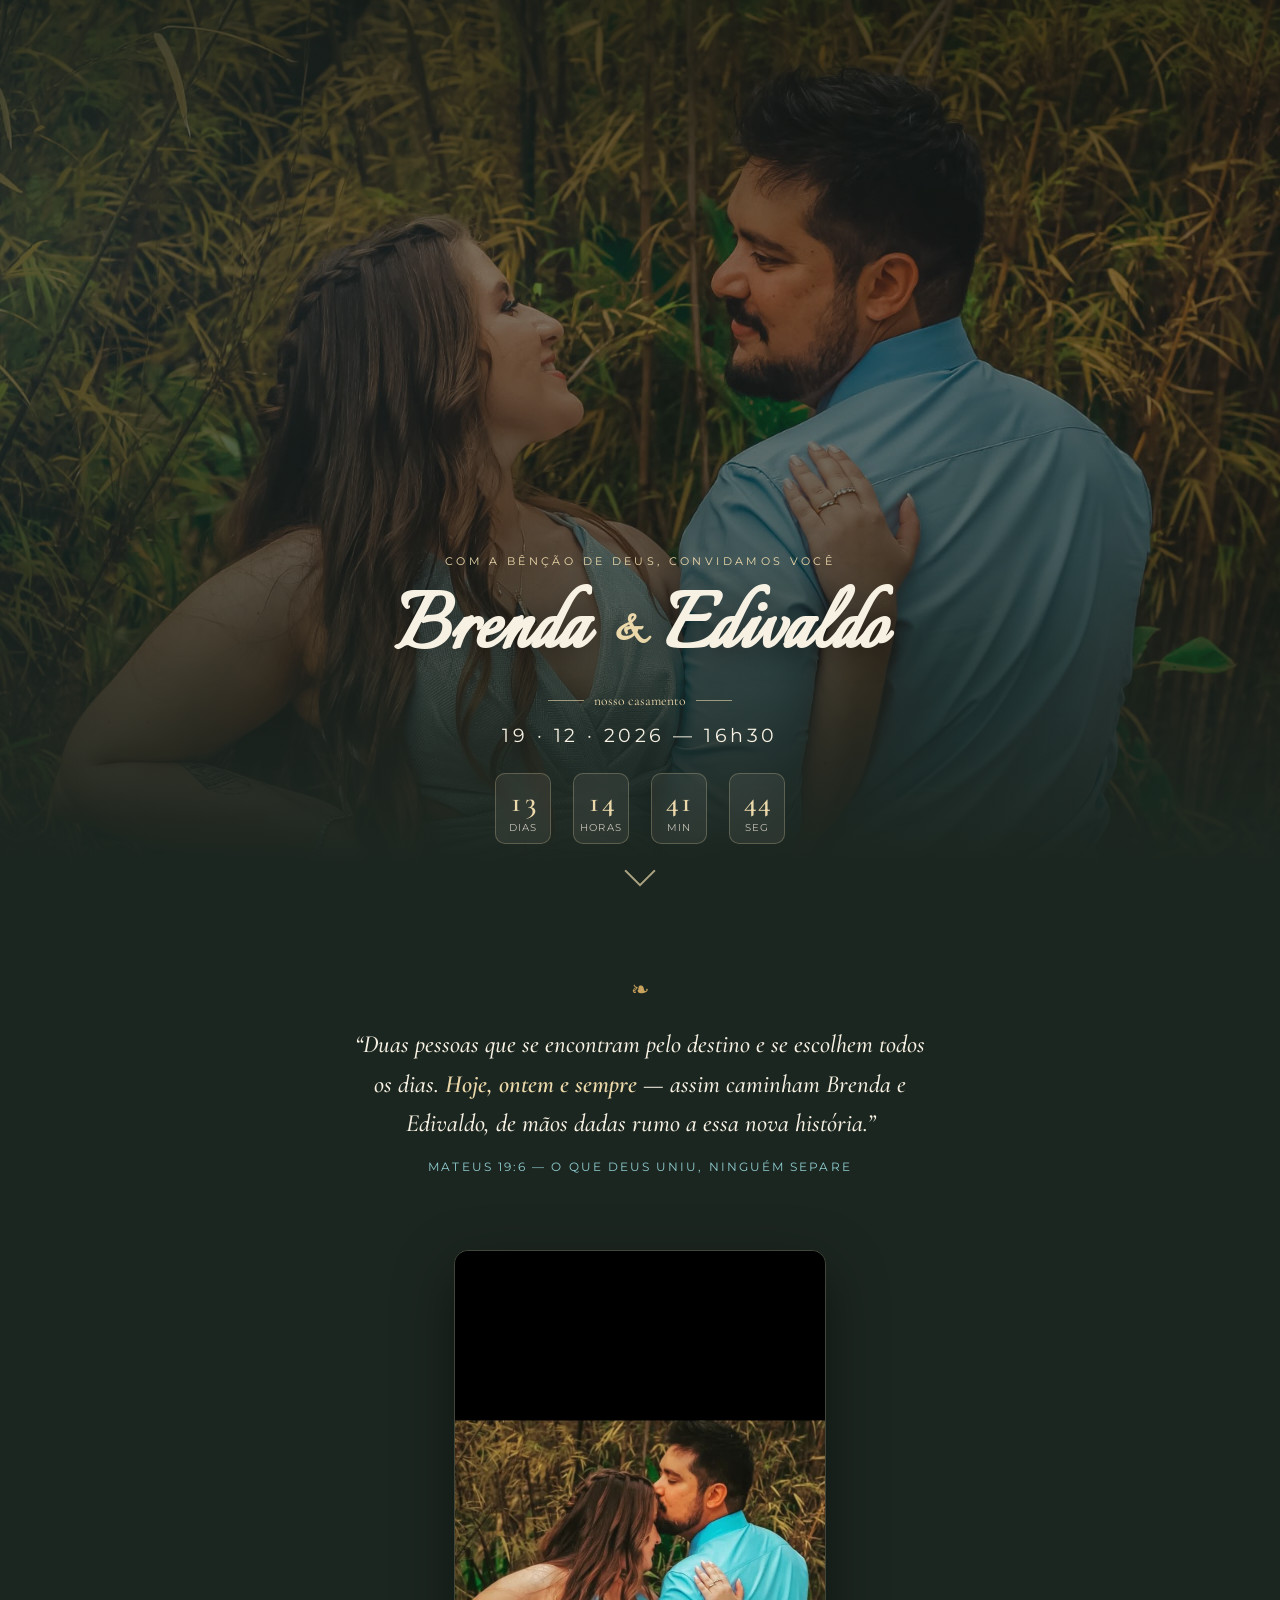
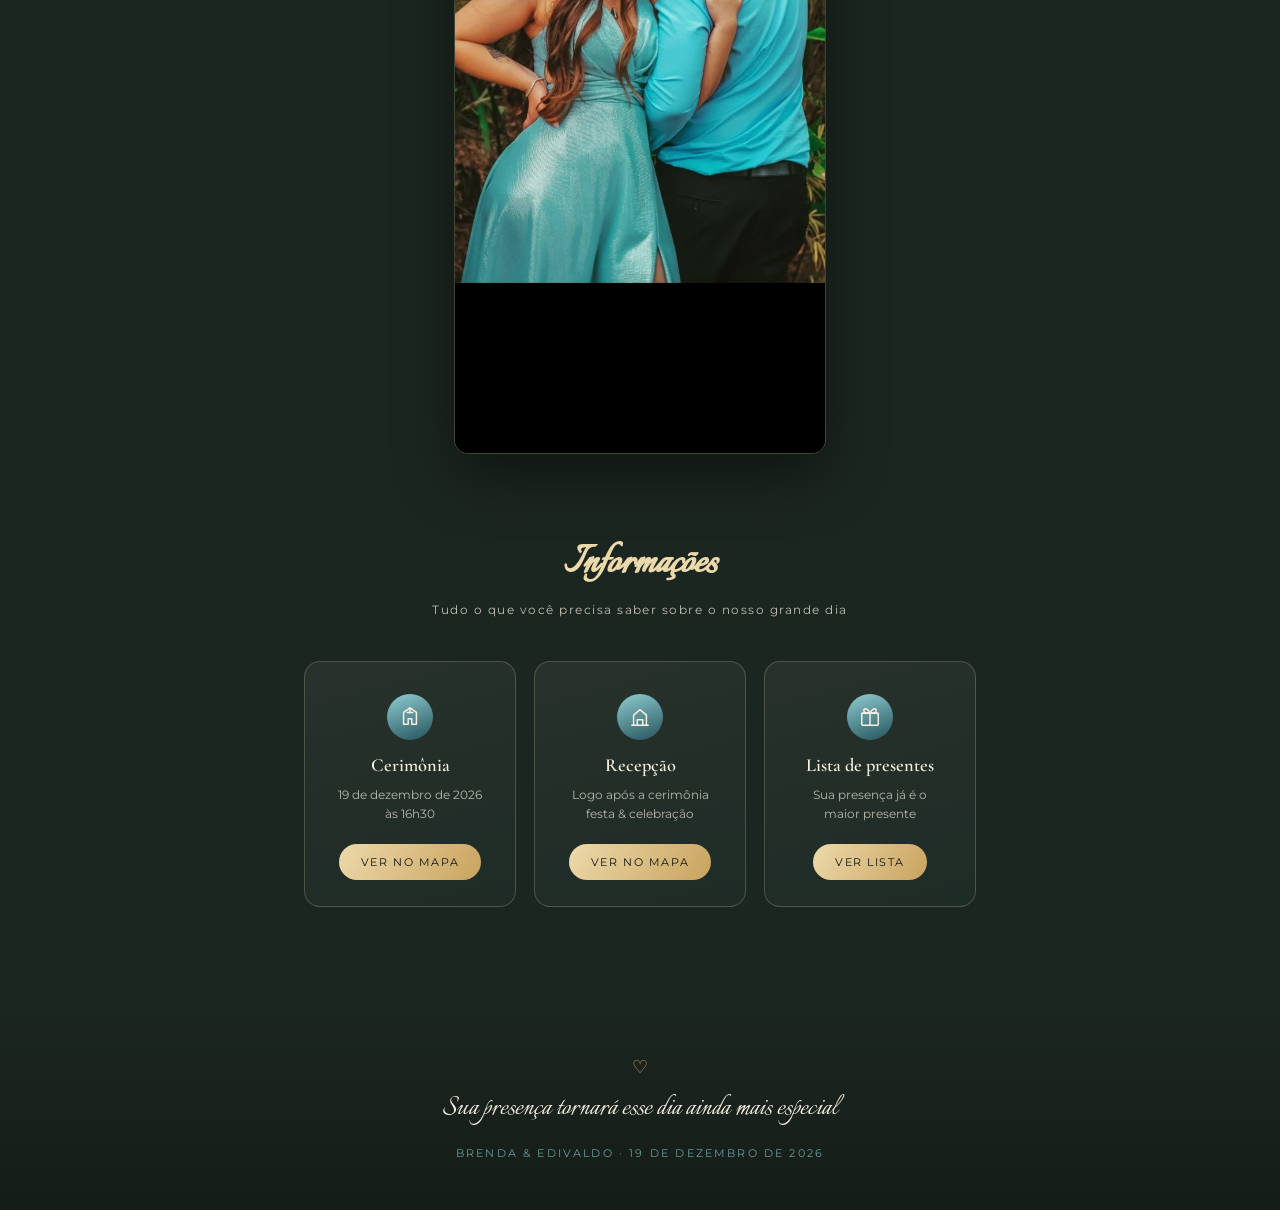
==== convite.html @ f8ee52e1 "upando os arquivos do casamento" ====
<!DOCTYPE html>
<html lang="pt-BR">
<head>
  <meta charset="UTF-8" />
  <meta name="viewport" content="width=device-width, initial-scale=1.0" />
  <title>Brenda &amp; Edivaldo — 19.12.2026</title>
  <meta name="description" content="Cerimônia, recepção e lista de presentes do casamento de Brenda e Edivaldo." />
  <link rel="icon" href="data:,">
  <link rel="stylesheet" href="style.css" />
</head>
<body class="pagina-convite">

  <!-- HERO -->
  <header class="hero">
    <img class="hero-imagem" src="assets/casal2.jpg" alt="Brenda e Edivaldo se abraçando em um bambuzal" />
    <div class="hero-overlay"></div>

    <div class="hero-conteudo">
      <p class="hero-eyebrow">Com a bênção de Deus, convidamos você</p>
      <h1 class="hero-nomes">Brenda <span class="e">&amp;</span> Edivaldo</h1>
      <div class="hero-divisor">
        <span class="linha"></span>
        <span>nosso casamento</span>
        <span class="linha"></span>
      </div>
      <p class="hero-data">19 · 12 · 2026 — 16h30</p>
    </div>

    <div class="contagem" id="contagem">
      <div class="contagem-item">
        <span class="contagem-numero" id="num-dias">00</span>
        <span class="contagem-rotulo">dias</span>
      </div>
      <div class="contagem-item">
        <span class="contagem-numero" id="num-horas">00</span>
        <span class="contagem-rotulo">horas</span>
      </div>
      <div class="contagem-item">
        <span class="contagem-numero" id="num-min">00</span>
        <span class="contagem-rotulo">min</span>
      </div>
      <div class="contagem-item">
        <span class="contagem-numero" id="num-seg">00</span>
        <span class="contagem-rotulo">seg</span>
      </div>
    </div>

    <span class="seta-rolar" aria-hidden="true"></span>
  </header>

  <!-- MENSAGEM / VERSÍCULO -->
  <section class="secao-mensagem">
    <p class="ornamento">❧</p>
    <p class="frase-amor">
      “Duas pessoas que se encontram pelo destino e se escolhem todos os dias.
      <strong>Hoje, ontem e sempre</strong> — assim caminham Brenda e Edivaldo,
      de mãos dadas rumo a essa nova história.”
    </p>
    <p class="versiculo-ref">Mateus 19:6 — o que Deus uniu, ninguém separe</p>
  </section>

  <!-- GALERIA -->
  <section class="secao-galeria">
    <div class="galeria-imagem-wrap">
      <img class="galeria-imagem" src="assets/casal1.jpg" alt="Brenda e Edivaldo se olhando, vestidos em tons de azul-turquesa" loading="lazy" />
    </div>
  </section>

  <!-- INFORMAÇÕES -->
  <section class="secao-infos">
    <h2 class="infos-titulo">Informações</h2>
    <p class="infos-subtitulo">Tudo o que você precisa saber sobre o nosso grande dia</p>

    <div class="cartoes-info">

      <!-- Cerimônia -->
      <article class="cartao">
        <span class="cartao-icone" aria-hidden="true">
          <svg viewBox="0 0 24 24" fill="none" stroke="currentColor" stroke-width="1.6" stroke-linecap="round" stroke-linejoin="round">
            <path d="M12 2 5 7v13h5v-6h4v6h5V7z"></path>
            <path d="M12 2v5"></path>
            <path d="M9 7h6"></path>
          </svg>
        </span>
        <h3 class="cartao-titulo">Cerimônia</h3>
        <p class="cartao-detalhe">19 de dezembro de 2026<br />às 16h30</p>
        <a class="cartao-botao" href="https://maps.app.goo.gl/zSwpzEkAU6cMT4Qr6" target="_blank" rel="noopener noreferrer">
          Ver no mapa
        </a>
      </article>

      <!-- Recepção -->
      <article class="cartao">
        <span class="cartao-icone" aria-hidden="true">
          <svg viewBox="0 0 24 24" fill="none" stroke="currentColor" stroke-width="1.6" stroke-linecap="round" stroke-linejoin="round">
            <path d="M3 21h18"></path>
            <path d="M5 21V10l7-6 7 6v11"></path>
            <path d="M9 21v-6h6v6"></path>
          </svg>
        </span>
        <h3 class="cartao-titulo">Recepção</h3>
        <p class="cartao-detalhe">Logo após a cerimônia<br />festa &amp; celebração</p>
        <a class="cartao-botao" href="https://maps.app.goo.gl/LC8di6xHuPfdtd1p7" target="_blank" rel="noopener noreferrer">
          Ver no mapa
        </a>
      </article>

      <!-- Lista de presentes -->
      <article class="cartao">
        <span class="cartao-icone" aria-hidden="true">
          <svg viewBox="0 0 24 24" fill="none" stroke="currentColor" stroke-width="1.6" stroke-linecap="round" stroke-linejoin="round">
            <rect x="3" y="8" width="18" height="13" rx="1"></rect>
            <path d="M3 8h18"></path>
            <path d="M12 8v13"></path>
            <path d="M12 8C12 8 9.5 3 7 3S5 6 7 8h5z"></path>
            <path d="M12 8c0 0 2.5-5 5-5s2 3 0 5h-5z"></path>
          </svg>
        </span>
        <h3 class="cartao-titulo">Lista de presentes</h3>
        <p class="cartao-detalhe">Sua presença já é o<br />maior presente</p>
        <a class="cartao-botao" id="link-presentes" href="#" target="_blank" rel="noopener noreferrer">
          Ver lista
        </a>
      </article>

    </div>
  </section>

  <!-- RODAPÉ -->
  <footer class="rodape">
    <p class="rodape-coracao">♡</p>
    <p class="rodape-texto">Sua presença tornará esse dia ainda mais especial</p>
    <p class="rodape-assinatura">Brenda &amp; Edivaldo · 19 de dezembro de 2026</p>
  </footer>

  <script src="script.js"></script>
</body>
</html>
---- style.css ----
/* ==========================================================================
   Brenda & Edivaldo — Convite de Casamento
   Paleta extraída do ensaio fotográfico do casal (vestido turquesa, bambuzal
   dourado-musgo, tons de pele quentes) + dourado de cerimônia.
   ========================================================================== */

@import url('https://fonts.googleapis.com/css2?family=Cormorant+Garamond:ital,wght@0,400;0,500;0,600;1,400&family=Italianno&family=Montserrat:wght@400;500;600&display=swap');

:root {
  /* cor */
  --verde-musgo: #1c2620;      /* fundo do bambuzal à noite */
  --verde-musgo-2: #283b2f;
  --teal: #4f9ca6;             /* vestido */
  --teal-claro: #8fcdd1;
  --teal-escuro: #25535c;
  --dourado: #c9a35e;
  --dourado-claro: #ecd9ab;
  --dourado-escuro: #8a6a34;
  --creme: #f7f1e3;
  --preto-suave: #11160f;

  /* tipografia */
  --fonte-script: 'Italianno', cursive;
  --fonte-serif: 'Cormorant Garamond', serif;
  --fonte-utilitaria: 'Montserrat', sans-serif;

  /* outros */
  --sombra: 0 20px 60px rgba(0, 0, 0, 0.45);
  --transicao: 0.5s cubic-bezier(0.65, 0, 0.35, 1);
}

* {
  margin: 0;
  padding: 0;
  box-sizing: border-box;
}

html {
  scroll-behavior: smooth;
}

body {
  font-family: var(--fonte-serif);
  background: var(--verde-musgo);
  color: var(--creme);
  min-height: 100vh;
  overflow-x: hidden;
  -webkit-font-smoothing: antialiased;
}

a {
  text-decoration: none;
  color: inherit;
}

button {
  font-family: inherit;
  cursor: pointer;
  border: none;
  background: none;
}

/* respeita usuários que pedem menos movimento */
@media (prefers-reduced-motion: reduce) {
  *, *::before, *::after {
    animation-duration: 0.01ms !important;
    animation-iteration-count: 1 !important;
    transition-duration: 0.01ms !important;
    scroll-behavior: auto !important;
  }
}

/* foco visível para acessibilidade */
a:focus-visible,
button:focus-visible {
  outline: 2px solid var(--dourado-claro);
  outline-offset: 4px;
  border-radius: 4px;
}

/* ==========================================================================
   PÁGINA 1 — ENVELOPE (index.html)
   ========================================================================== */

.cena-envelope {
  position: relative;
  min-height: 100vh;
  width: 100%;
  display: flex;
  align-items: center;
  justify-content: center;
  padding: 24px;
  background:
    radial-gradient(ellipse at top, rgba(143, 205, 209, 0.08), transparent 60%),
    linear-gradient(165deg, #0f1410 0%, #1c2620 45%, #243528 75%, #1a2a20 100%);
  overflow: hidden;
}

/* textura sutil tipo bambu ao fundo */
.cena-envelope::before {
  content: '';
  position: absolute;
  inset: 0;
  background-image: repeating-linear-gradient(
    100deg,
    rgba(201, 163, 94, 0.035) 0px,
    rgba(201, 163, 94, 0.035) 2px,
    transparent 2px,
    transparent 60px
  );
  pointer-events: none;
}

.brilho-flutuante {
  position: absolute;
  border-radius: 50%;
  background: radial-gradient(circle, rgba(236, 217, 171, 0.35), transparent 70%);
  filter: blur(2px);
  animation: flutuar 9s ease-in-out infinite;
  pointer-events: none;
}
.brilho-flutuante:nth-child(1) { width: 6px; height: 6px; top: 18%; left: 14%; animation-delay: 0s; }
.brilho-flutuante:nth-child(2) { width: 4px; height: 4px; top: 70%; left: 80%; animation-delay: 2.2s; }
.brilho-flutuante:nth-child(3) { width: 5px; height: 5px; top: 30%; left: 85%; animation-delay: 4.1s; }
.brilho-flutuante:nth-child(4) { width: 3px; height: 3px; top: 80%; left: 20%; animation-delay: 1.3s; }

@keyframes flutuar {
  0%, 100% { transform: translateY(0); opacity: 0.3; }
  50% { transform: translateY(-22px); opacity: 0.9; }
}

.envelope-wrap {
  position: relative;
  width: min(380px, 90vw);
  perspective: 1800px;
  z-index: 2;
}

.convite-iniciais {
  text-align: center;
  margin-bottom: 28px;
  letter-spacing: 0.35em;
  font-family: var(--fonte-utilitaria);
  font-size: 0.68rem;
  color: var(--dourado-claro);
  opacity: 0.85;
  text-transform: uppercase;
}

.envelope {
  position: relative;
  width: 100%;
  aspect-ratio: 3 / 2.05;
  cursor: pointer;
  filter: drop-shadow(var(--sombra));
}

.envelope-corpo {
  position: absolute;
  inset: 0;
  background: linear-gradient(160deg, #fbf6ea 0%, var(--creme) 55%, #efe5cd 100%);
  border-radius: 6px;
  box-shadow: inset 0 0 0 1px rgba(201, 163, 94, 0.4);
}

.envelope-corpo::after {
  content: '';
  position: absolute;
  inset: 10px;
  border: 1px solid rgba(201, 163, 94, 0.45);
  border-radius: 3px;
}

/* carta que desliza para fora */
.carta-interna {
  position: absolute;
  left: 6%;
  right: 6%;
  bottom: 6%;
  top: 14%;
  background: linear-gradient(170deg, #ffffff, var(--creme));
  border-radius: 4px;
  box-shadow: 0 -6px 18px rgba(0,0,0,0.12);
  display: flex;
  align-items: center;
  justify-content: center;
  text-align: center;
  padding: 10%;
  transform: translateY(6%);
  transition: transform 0.9s cubic-bezier(0.65,0,0.35,1) 0.25s;
  z-index: 1;
}

.carta-interna p {
  font-family: var(--fonte-script);
  font-size: clamp(1.4rem, 6vw, 1.9rem);
  color: var(--teal-escuro);
  line-height: 1.3;
}

/* abas do envelope (triângulos) */
.aba {
  position: absolute;
  width: 100%;
  height: 100%;
  transform-origin: top center;
}

.aba-esquerda,
.aba-direita {
  position: absolute;
  top: 0;
  width: 50%;
  height: 100%;
  background: linear-gradient(135deg, #f1e6cc, var(--creme));
  z-index: 3;
}
.aba-esquerda {
  left: 0;
  clip-path: polygon(0 0, 100% 50%, 0 100%);
}
.aba-direita {
  right: 0;
  clip-path: polygon(100% 0, 0 50%, 100% 100%);
}

.aba-superior {
  position: absolute;
  top: 0;
  left: 0;
  width: 100%;
  height: 58%;
  background: linear-gradient(200deg, #efe2c4, var(--creme) 70%);
  clip-path: polygon(0 0, 100% 0, 50% 100%);
  transform-origin: top center;
  transition: transform 0.7s cubic-bezier(0.65,0,0.35,1);
  z-index: 4;
  box-shadow: inset 0 -1px 0 rgba(201,163,94,0.3);
}

/* selo de cera */
.selo {
  position: absolute;
  top: 38%;
  left: 50%;
  transform: translate(-50%, -50%);
  width: 64px;
  height: 64px;
  border-radius: 50%;
  background: radial-gradient(circle at 35% 30%, var(--teal-claro), var(--teal) 55%, var(--teal-escuro) 100%);
  display: flex;
  align-items: center;
  justify-content: center;
  font-family: var(--fonte-script);
  font-size: 1.5rem;
  color: var(--creme);
  z-index: 5;
  box-shadow: 0 4px 10px rgba(0,0,0,0.35), inset 0 2px 4px rgba(255,255,255,0.25);
  transition: transform 0.4s ease, opacity 0.4s ease;
}

.envelope:hover .selo {
  transform: translate(-50%, -50%) scale(1.06);
}

/* estado aberto */
.envelope.aberto .aba-superior {
  transform: rotateX(180deg);
}
.envelope.aberto .selo {
  opacity: 0;
  transform: translate(-50%, -90%) scale(0.6);
}
.envelope.aberto .carta-interna {
  transform: translateY(-38%);
}

.toque-texto {
  margin-top: 30px;
  text-align: center;
  font-family: var(--fonte-utilitaria);
  font-size: 0.78rem;
  letter-spacing: 0.25em;
  text-transform: uppercase;
  color: var(--dourado-claro);
  animation: pulsar 2.4s ease-in-out infinite;
}

@keyframes pulsar {
  0%, 100% { opacity: 0.55; }
  50% { opacity: 1; }
}

.transicao-saida {
  position: fixed;
  inset: 0;
  background: var(--verde-musgo);
  z-index: 50;
  transform: scaleY(0);
  transform-origin: bottom;
  pointer-events: none;
}
.transicao-saida.ativa {
  animation: cortina 0.85s cubic-bezier(0.76,0,0.24,1) forwards;
}
@keyframes cortina {
  to { transform: scaleY(1); }
}

/* ==========================================================================
   PÁGINA 2 — CONVITE (convite.html)
   ========================================================================== */

.pagina-convite {
  background: var(--verde-musgo);
}

/* --- HERO --- */
.hero {
  position: relative;
  min-height: 100vh;
  display: flex;
  flex-direction: column;
  align-items: center;
  justify-content: flex-end;
  text-align: center;
  padding: 48px 24px 56px;
  overflow: hidden;
}

.hero-imagem {
  position: absolute;
  inset: 0;
  width: 100%;
  height: 100%;
  object-fit: cover;
  object-position: center 22%;
  filter: saturate(0.92) brightness(0.78);
}

.hero-overlay {
  position: absolute;
  inset: 0;
  background:
    linear-gradient(180deg, rgba(17,22,15,0.55) 0%, rgba(17,22,15,0.15) 30%, rgba(17,22,15,0.35) 60%, var(--verde-musgo) 96%),
    linear-gradient(120deg, rgba(37,83,92,0.35), rgba(17,22,15,0.1) 50%);
}

.hero-conteudo {
  position: relative;
  z-index: 2;
  display: flex;
  flex-direction: column;
  align-items: center;
  gap: 14px;
  animation: surgir 1.1s ease both;
}

@keyframes surgir {
  from { opacity: 0; transform: translateY(18px); }
  to { opacity: 1; transform: translateY(0); }
}

.hero-eyebrow {
  font-family: var(--fonte-utilitaria);
  font-size: 0.7rem;
  letter-spacing: 0.3em;
  text-transform: uppercase;
  color: var(--dourado-claro);
}

.hero-nomes {
  font-family: var(--fonte-script);
  font-size: clamp(3.2rem, 13vw, 6rem);
  line-height: 1;
  color: var(--creme);
  text-shadow: 0 6px 30px rgba(0,0,0,0.45);
}

.hero-nomes .e {
  font-size: 0.5em;
  color: var(--dourado-claro);
  padding: 0 0.15em;
  vertical-align: 0.18em;
}

.hero-divisor {
  display: flex;
  align-items: center;
  gap: 10px;
  color: var(--dourado-claro);
  font-size: 0.85rem;
}
.hero-divisor span.linha {
  width: 36px;
  height: 1px;
  background: var(--dourado-claro);
  opacity: 0.6;
}

.hero-data {
  font-family: var(--fonte-utilitaria);
  font-size: clamp(1rem, 3.4vw, 1.2rem);
  letter-spacing: 0.18em;
  color: var(--creme);
}

/* --- CONTAGEM REGRESSIVA --- */
.contagem {
  position: relative;
  z-index: 2;
  display: flex;
  gap: clamp(10px, 4vw, 22px);
  margin-top: 26px;
}

.contagem-item {
  display: flex;
  flex-direction: column;
  align-items: center;
  min-width: 56px;
  padding: 10px 6px;
  background: rgba(247, 241, 227, 0.07);
  border: 1px solid rgba(236, 217, 171, 0.25);
  border-radius: 10px;
  backdrop-filter: blur(6px);
}

.contagem-numero {
  font-family: var(--fonte-serif);
  font-weight: 600;
  font-size: clamp(1.3rem, 5vw, 1.8rem);
  color: var(--dourado-claro);
  font-variant-numeric: tabular-nums;
}

.contagem-rotulo {
  font-family: var(--fonte-utilitaria);
  font-size: 0.62rem;
  letter-spacing: 0.12em;
  text-transform: uppercase;
  color: var(--creme);
  opacity: 0.75;
  margin-top: 2px;
}

.seta-rolar {
  position: absolute;
  bottom: 18px;
  left: 50%;
  transform: translateX(-50%);
  z-index: 2;
  width: 22px;
  height: 22px;
  border-right: 2px solid var(--dourado-claro);
  border-bottom: 2px solid var(--dourado-claro);
  transform: translateX(-50%) rotate(45deg);
  opacity: 0.7;
  animation: descer 1.8s ease-in-out infinite;
}
@keyframes descer {
  0%, 100% { margin-top: 0; opacity: 0.45; }
  50% { margin-top: 10px; opacity: 0.9; }
}

/* --- SEÇÃO VERSÍCULO / MENSAGEM --- */
.secao-mensagem {
  padding: 76px 24px;
  text-align: center;
  max-width: 640px;
  margin: 0 auto;
}

.ornamento {
  font-size: 1.4rem;
  color: var(--dourado);
  margin-bottom: 22px;
}

.frase-amor {
  font-family: var(--fonte-serif);
  font-style: italic;
  font-weight: 500;
  font-size: clamp(1.2rem, 4vw, 1.55rem);
  line-height: 1.6;
  color: var(--creme);
}

.frase-amor strong {
  color: var(--dourado-claro);
  font-weight: 600;
}

.versiculo-ref {
  margin-top: 16px;
  font-family: var(--fonte-utilitaria);
  font-size: 0.72rem;
  letter-spacing: 0.18em;
  text-transform: uppercase;
  color: var(--teal-claro);
}

/* --- SEÇÃO GALERIA (segunda foto) --- */
.secao-galeria {
  padding: 0 0 80px;
}

.galeria-imagem-wrap {
  max-width: 420px;
  margin: 0 auto;
  padding: 0 24px;
}

.galeria-imagem {
  width: 100%;
  border-radius: 14px;
  display: block;
  box-shadow: var(--sombra);
  border: 1px solid rgba(236, 217, 171, 0.18);
}

/* --- SEÇÃO INFORMAÇÕES / BOTÕES --- */
.secao-infos {
  padding: 0 24px 90px;
  max-width: 720px;
  margin: 0 auto;
}

.infos-titulo {
  text-align: center;
  font-family: var(--fonte-script);
  font-size: clamp(2.2rem, 7vw, 3rem);
  color: var(--dourado-claro);
  margin-bottom: 8px;
}

.infos-subtitulo {
  text-align: center;
  font-family: var(--fonte-utilitaria);
  font-size: 0.78rem;
  letter-spacing: 0.12em;
  color: var(--creme);
  opacity: 0.75;
  margin-bottom: 44px;
}

.cartoes-info {
  display: grid;
  grid-template-columns: repeat(3, 1fr);
  gap: 18px;
}

@media (max-width: 680px) {
  .cartoes-info {
    grid-template-columns: 1fr;
  }
}

.cartao {
  position: relative;
  display: flex;
  flex-direction: column;
  align-items: center;
  text-align: center;
  gap: 10px;
  padding: 32px 20px 26px;
  background: linear-gradient(165deg, rgba(247,241,227,0.06), rgba(79,156,166,0.05));
  border: 1px solid rgba(236, 217, 171, 0.22);
  border-radius: 16px;
  transition: transform 0.35s ease, border-color 0.35s ease, background 0.35s ease;
}

.cartao:hover,
.cartao:focus-visible {
  transform: translateY(-6px);
  border-color: rgba(236, 217, 171, 0.55);
  background: linear-gradient(165deg, rgba(247,241,227,0.1), rgba(79,156,166,0.09));
}

.cartao-icone {
  width: 46px;
  height: 46px;
  display: flex;
  align-items: center;
  justify-content: center;
  border-radius: 50%;
  background: linear-gradient(160deg, var(--teal-claro), var(--teal-escuro));
  color: var(--creme);
  margin-bottom: 4px;
}
.cartao-icone svg { width: 22px; height: 22px; }

.cartao-titulo {
  font-family: var(--fonte-serif);
  font-weight: 600;
  font-size: 1.15rem;
  color: var(--creme);
}

.cartao-detalhe {
  font-family: var(--fonte-utilitaria);
  font-size: 0.78rem;
  color: var(--creme);
  opacity: 0.7;
  line-height: 1.5;
}

.cartao-botao {
  margin-top: 10px;
  font-family: var(--fonte-utilitaria);
  font-size: 0.7rem;
  letter-spacing: 0.14em;
  text-transform: uppercase;
  color: var(--preto-suave);
  background: linear-gradient(120deg, var(--dourado-claro), var(--dourado));
  padding: 11px 22px;
  border-radius: 30px;
  display: inline-block;
  transition: filter 0.25s ease, transform 0.25s ease;
}
.cartao-botao:hover { filter: brightness(1.08); transform: scale(1.03); }

/* --- RODAPÉ --- */
.rodape {
  padding: 60px 24px 50px;
  text-align: center;
  background: linear-gradient(180deg, transparent, rgba(0,0,0,0.25));
}

.rodape-coracao {
  font-size: 1.1rem;
  color: var(--dourado);
  margin-bottom: 10px;
}

.rodape-texto {
  font-family: var(--fonte-script);
  font-size: clamp(1.5rem, 5vw, 2rem);
  color: var(--creme);
}

.rodape-assinatura {
  margin-top: 18px;
  font-family: var(--fonte-utilitaria);
  font-size: 0.68rem;
  letter-spacing: 0.2em;
  text-transform: uppercase;
  color: var(--teal-claro);
  opacity: 0.7;
}
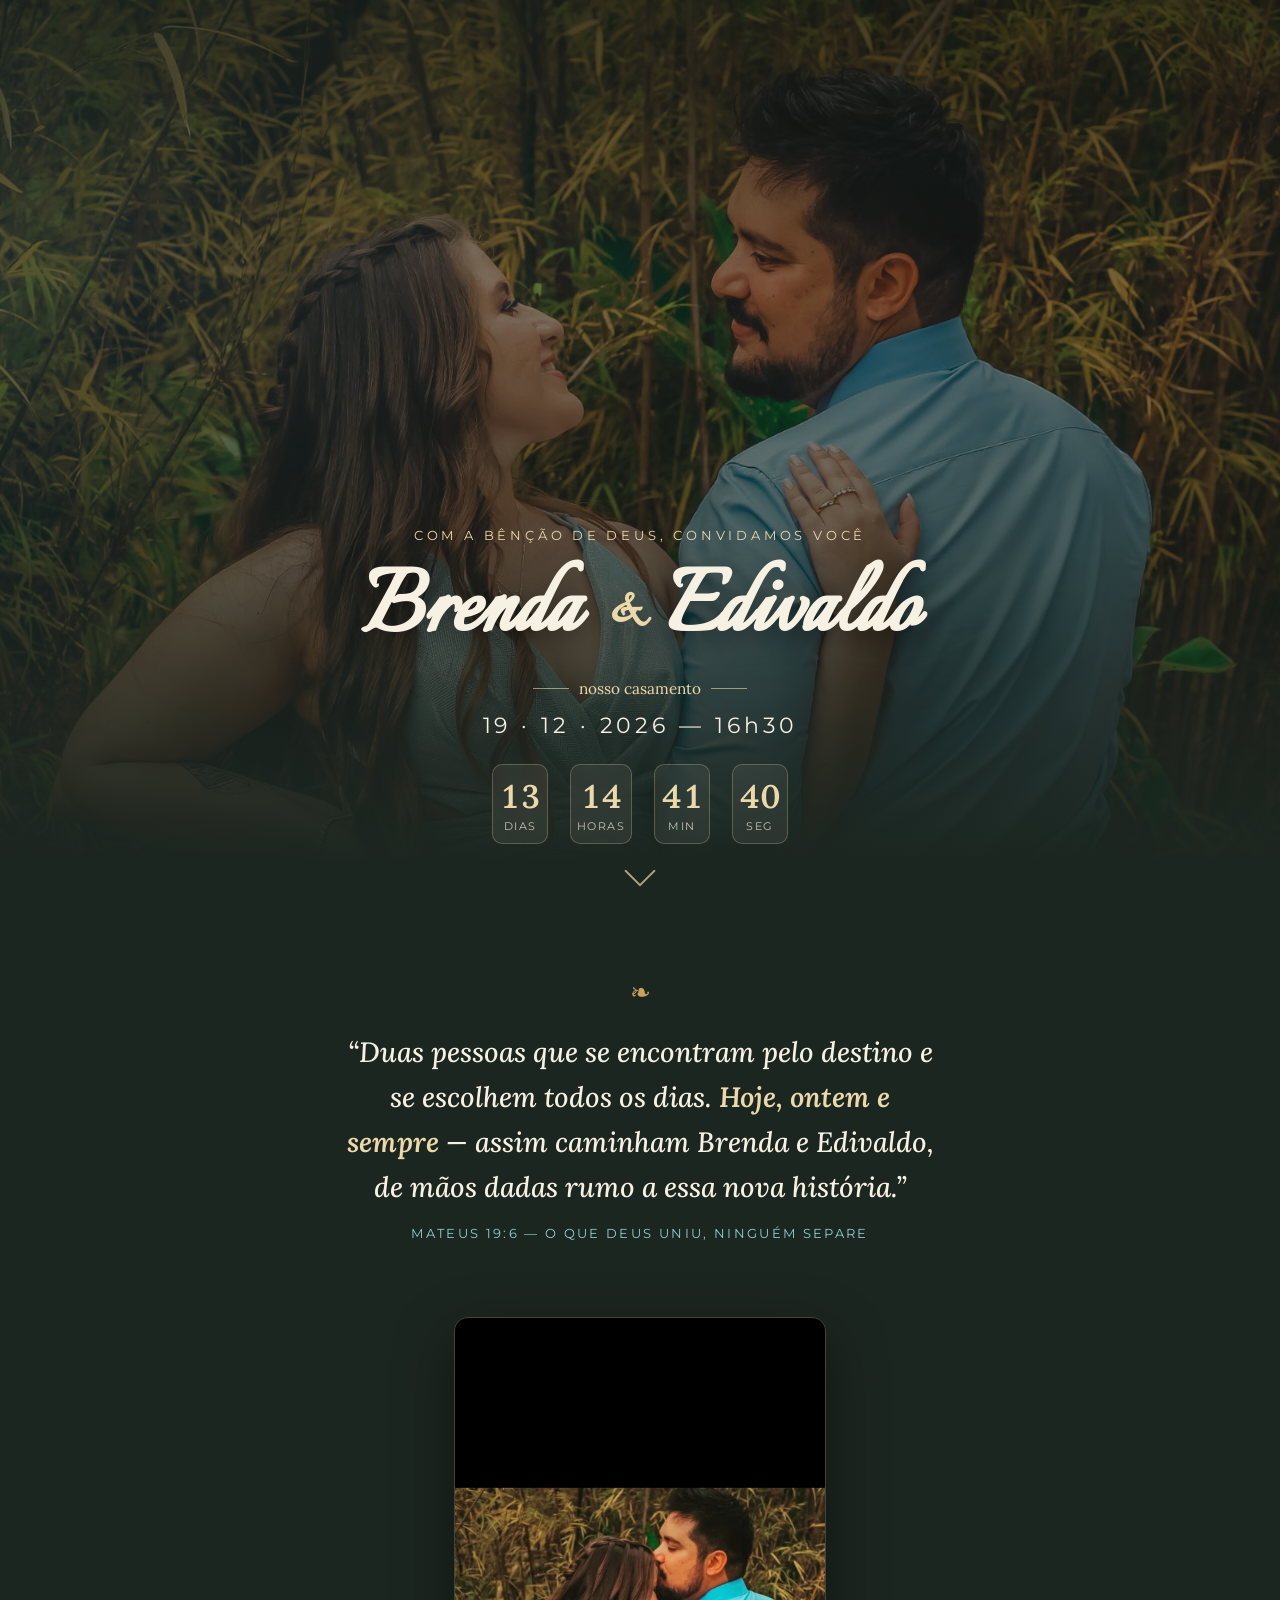
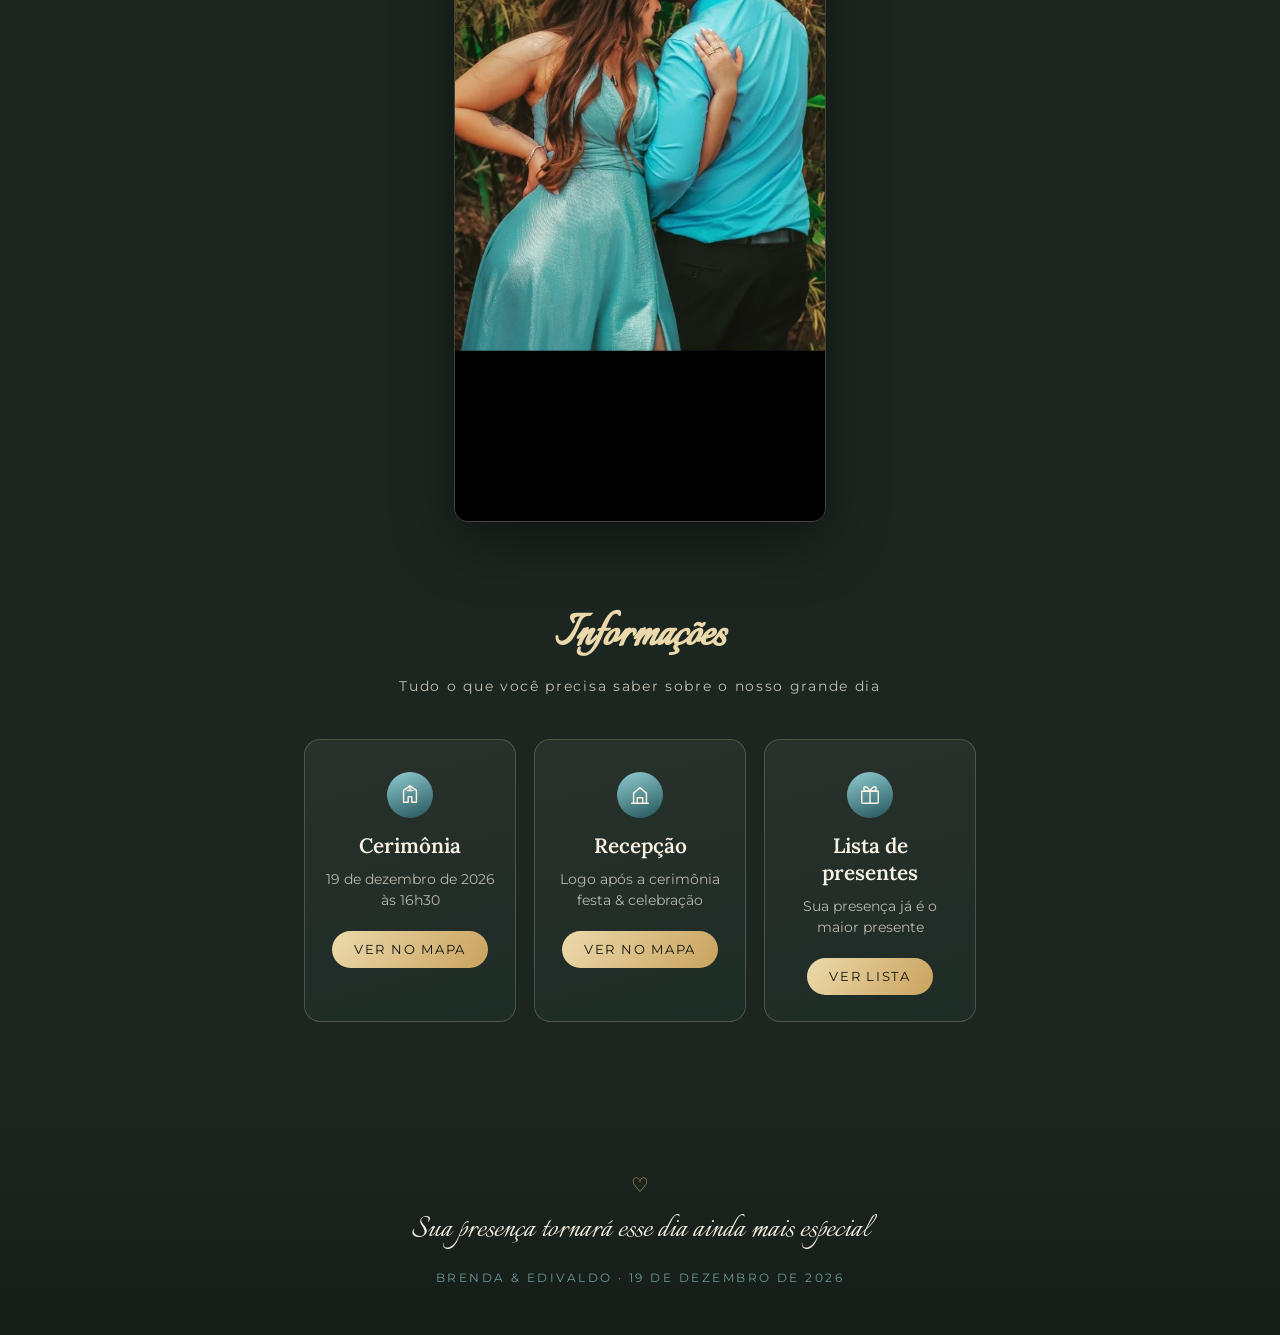
==== commit 5098d131: "atualizando os links dos lugares e salvando os arquivos" ====
--- a/convite.html
+++ b/convite.html
@@ -84,7 +84,7 @@
         </span>
         <h3 class="cartao-titulo">Cerimônia</h3>
         <p class="cartao-detalhe">19 de dezembro de 2026<br />às 16h30</p>
-        <a class="cartao-botao" href="https://maps.app.goo.gl/zSwpzEkAU6cMT4Qr6" target="_blank" rel="noopener noreferrer">
+        <a class="cartao-botao" href="https://maps.app.goo.gl/sjyvJxSbABmjhwTs5" target="_blank" rel="noopener noreferrer">
           Ver no mapa
         </a>
       </article>
@@ -100,7 +100,7 @@
         </span>
         <h3 class="cartao-titulo">Recepção</h3>
         <p class="cartao-detalhe">Logo após a cerimônia<br />festa &amp; celebração</p>
-        <a class="cartao-botao" href="https://maps.app.goo.gl/LC8di6xHuPfdtd1p7" target="_blank" rel="noopener noreferrer">
+        <a class="cartao-botao" href="https://maps.app.goo.gl/FLqaxiDfjyeTqojX7" target="_blank" rel="noopener noreferrer">
           Ver no mapa
         </a>
       </article>
--- a/style.css
+++ b/style.css
@@ -1,10 +1,5 @@
-/* ==========================================================================
-   Brenda & Edivaldo — Convite de Casamento
-   Paleta extraída do ensaio fotográfico do casal (vestido turquesa, bambuzal
-   dourado-musgo, tons de pele quentes) + dourado de cerimônia.
-   ========================================================================== */
-
-@import url('https://fonts.googleapis.com/css2?family=Cormorant+Garamond:ital,wght@0,400;0,500;0,600;1,400&family=Italianno&family=Montserrat:wght@400;500;600&display=swap');
+
+@import url('https://fonts.googleapis.com/css2?family=Lora:ital,wght@0,400;0,500;0,600;1,400;1,500&family=Italianno&family=Montserrat:wght@400;500;600&display=swap');
 
 :root {
   /* cor */
@@ -21,7 +16,7 @@
 
   /* tipografia */
   --fonte-script: 'Italianno', cursive;
-  --fonte-serif: 'Cormorant Garamond', serif;
+  --fonte-serif: 'Lora', serif;
   --fonte-utilitaria: 'Montserrat', sans-serif;
 
   /* outros */
@@ -37,6 +32,7 @@
 
 html {
   scroll-behavior: smooth;
+  font-size: 113%;
 }
 
 body {
@@ -78,9 +74,9 @@
   border-radius: 4px;
 }
 
-/* ==========================================================================
+/* 
    PÁGINA 1 — ENVELOPE (index.html)
-   ========================================================================== */
+   */
 
 .cena-envelope {
   position: relative;
@@ -198,7 +194,7 @@
   line-height: 1.3;
 }
 
-/* abas do envelope (triângulos) */
+/* abas do envelope */
 .aba {
   position: absolute;
   width: 100%;
@@ -307,9 +303,9 @@
   to { transform: scaleY(1); }
 }
 
-/* ==========================================================================
+/* 
    PÁGINA 2 — CONVITE (convite.html)
-   ========================================================================== */
+   */
 
 .pagina-convite {
   background: var(--verde-musgo);
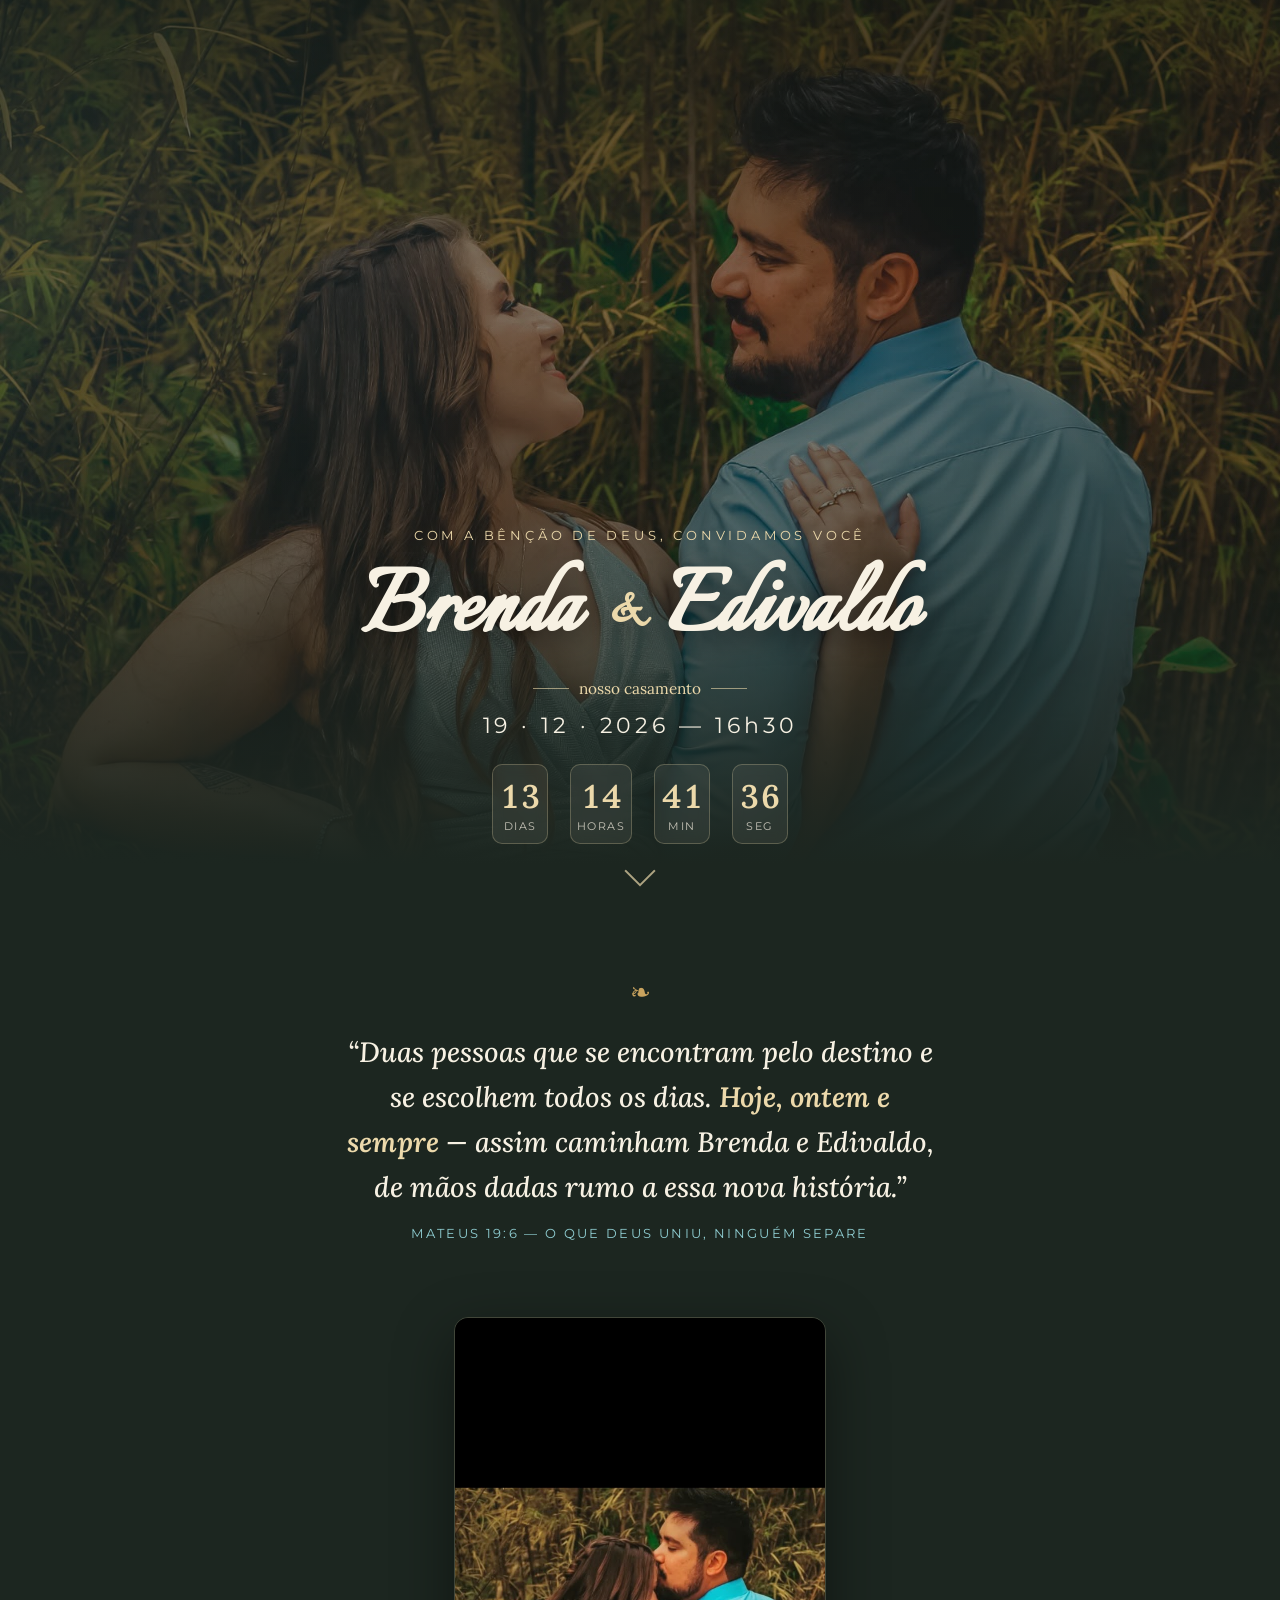
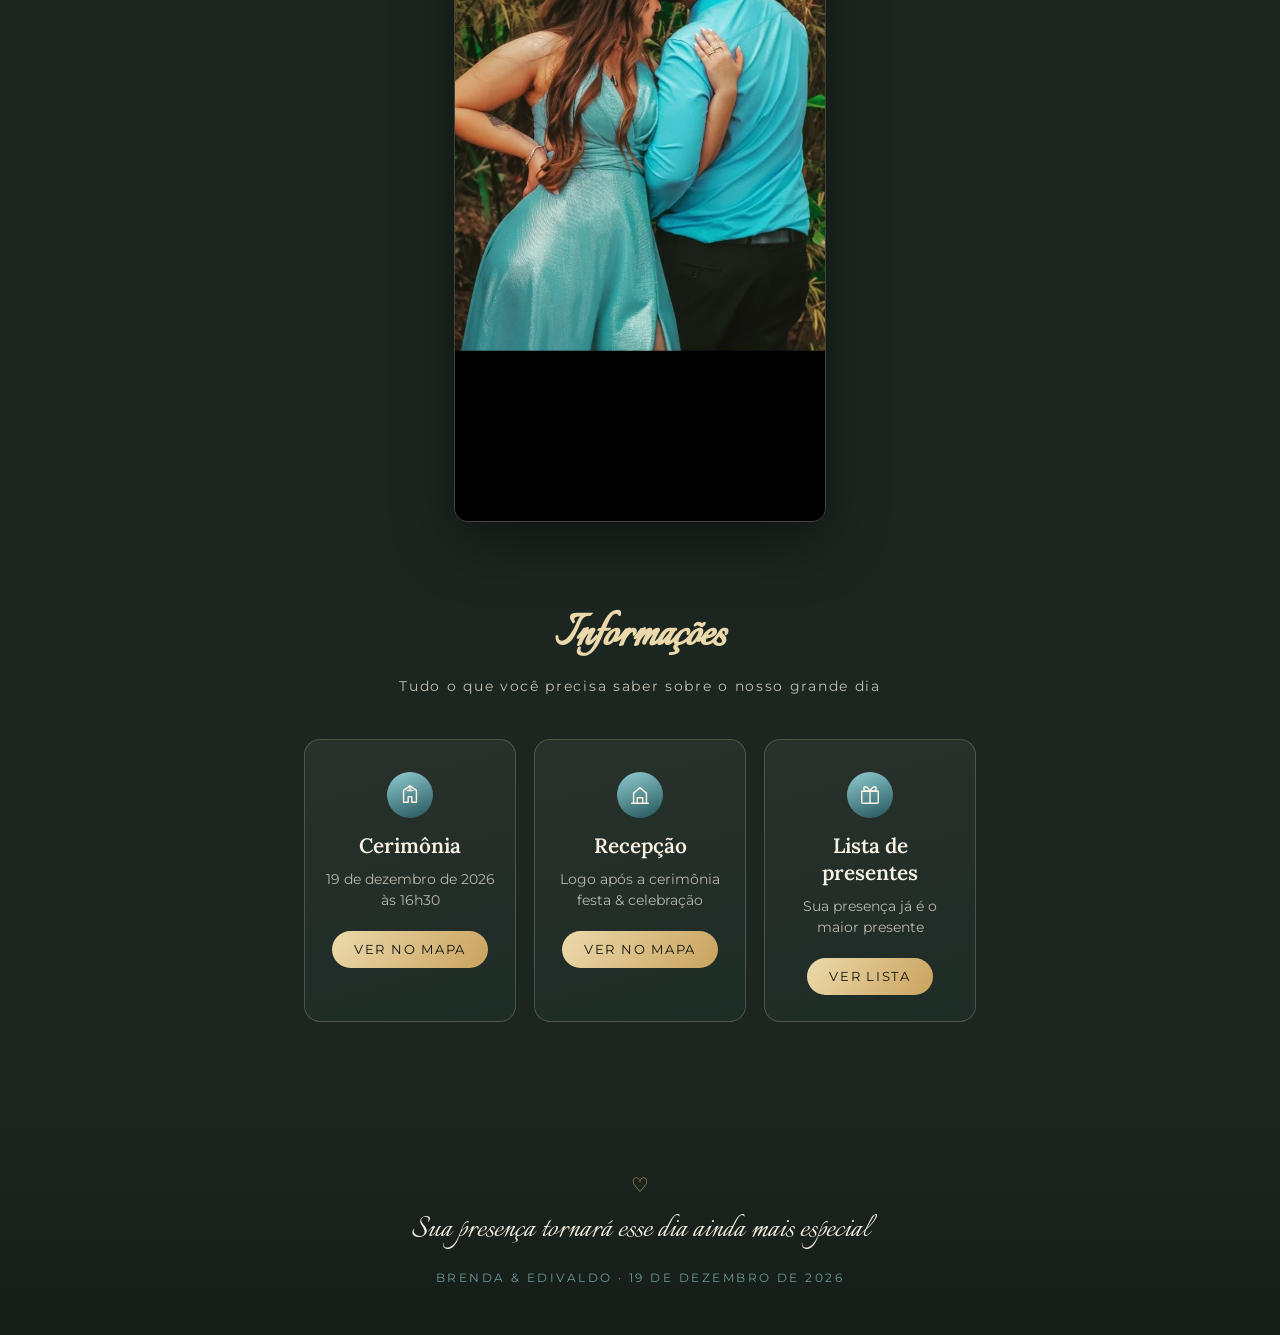
==== commit bed365dc: "atualização" ====
--- a/convite.html
+++ b/convite.html
@@ -118,7 +118,7 @@
         </span>
         <h3 class="cartao-titulo">Lista de presentes</h3>
         <p class="cartao-detalhe">Sua presença já é o<br />maior presente</p>
-        <a class="cartao-botao" id="link-presentes" href="#" target="_blank" rel="noopener noreferrer">
+        <a class="cartao-botao" id="link-presentes" href="https://noivos.casar.com/brenda-e-edivaldo19-12-2026" target="_blank" rel="noopener noreferrer">
           Ver lista
         </a>
       </article>
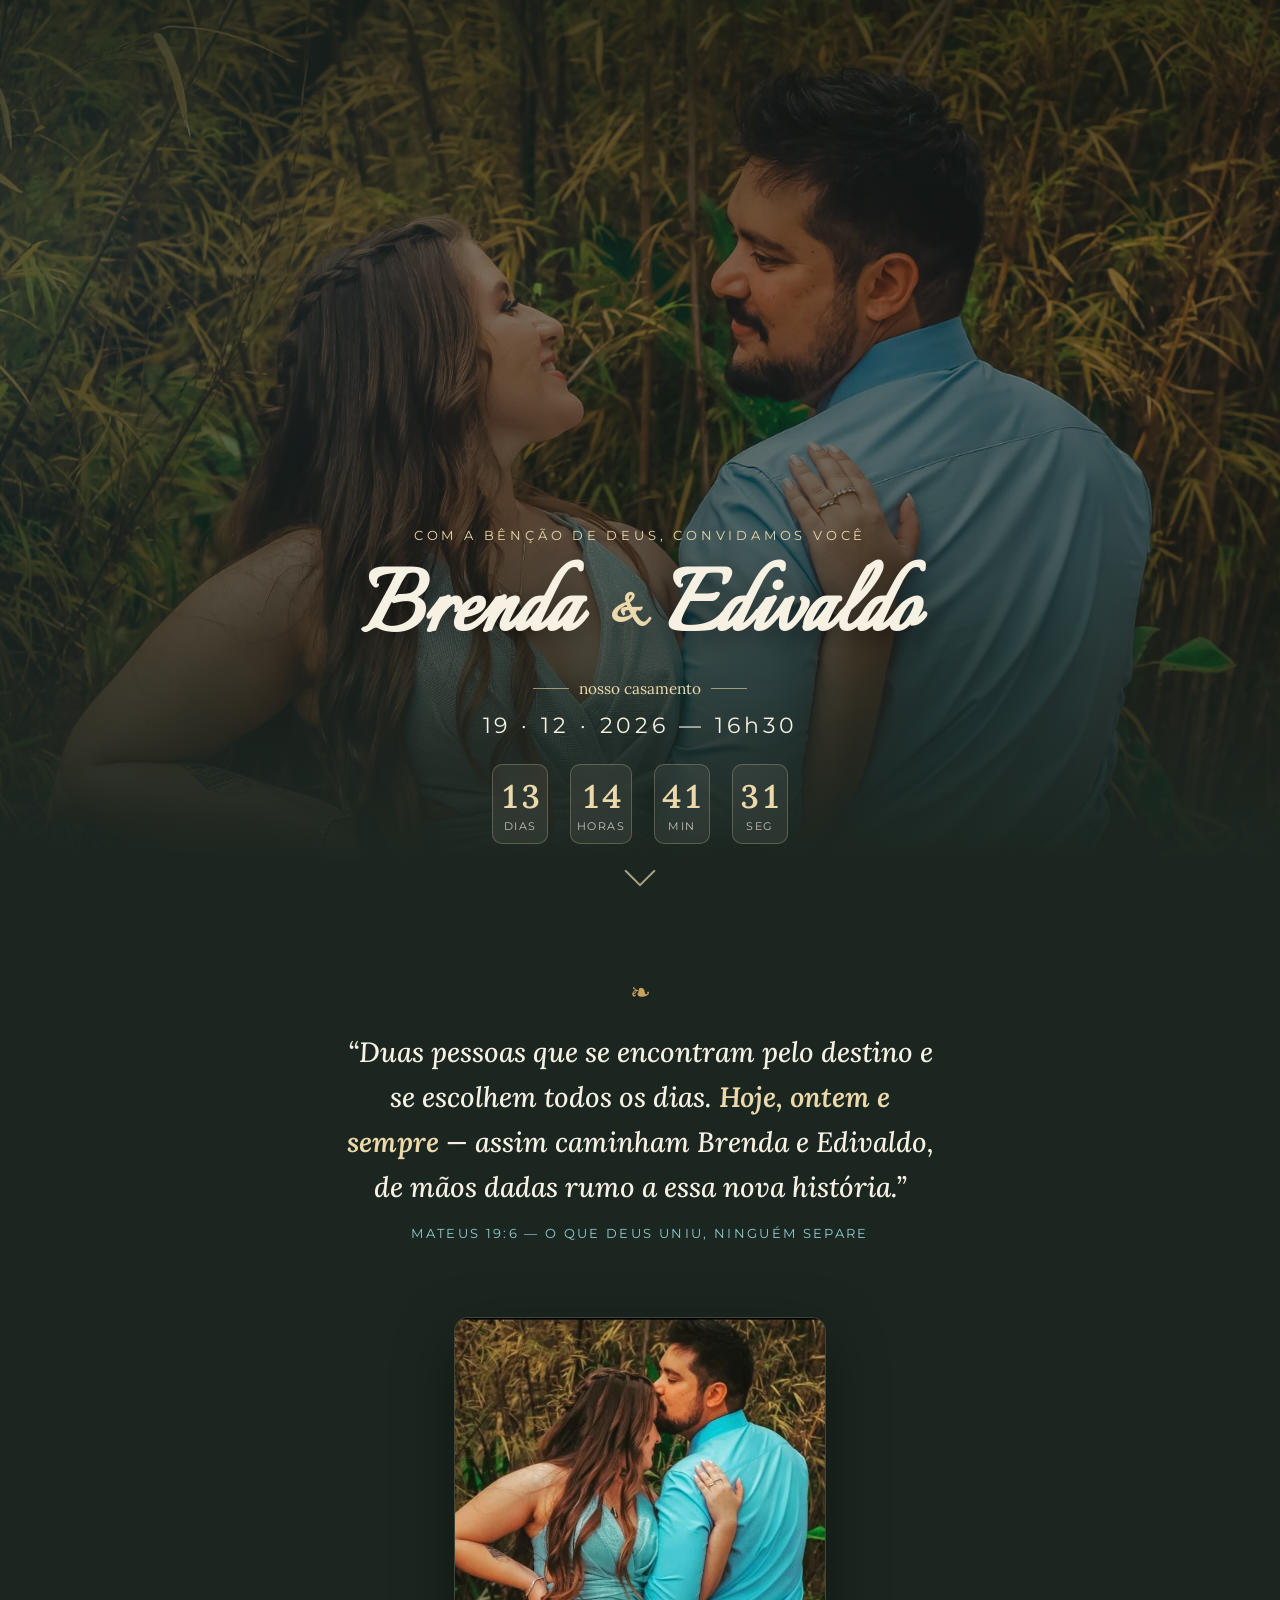
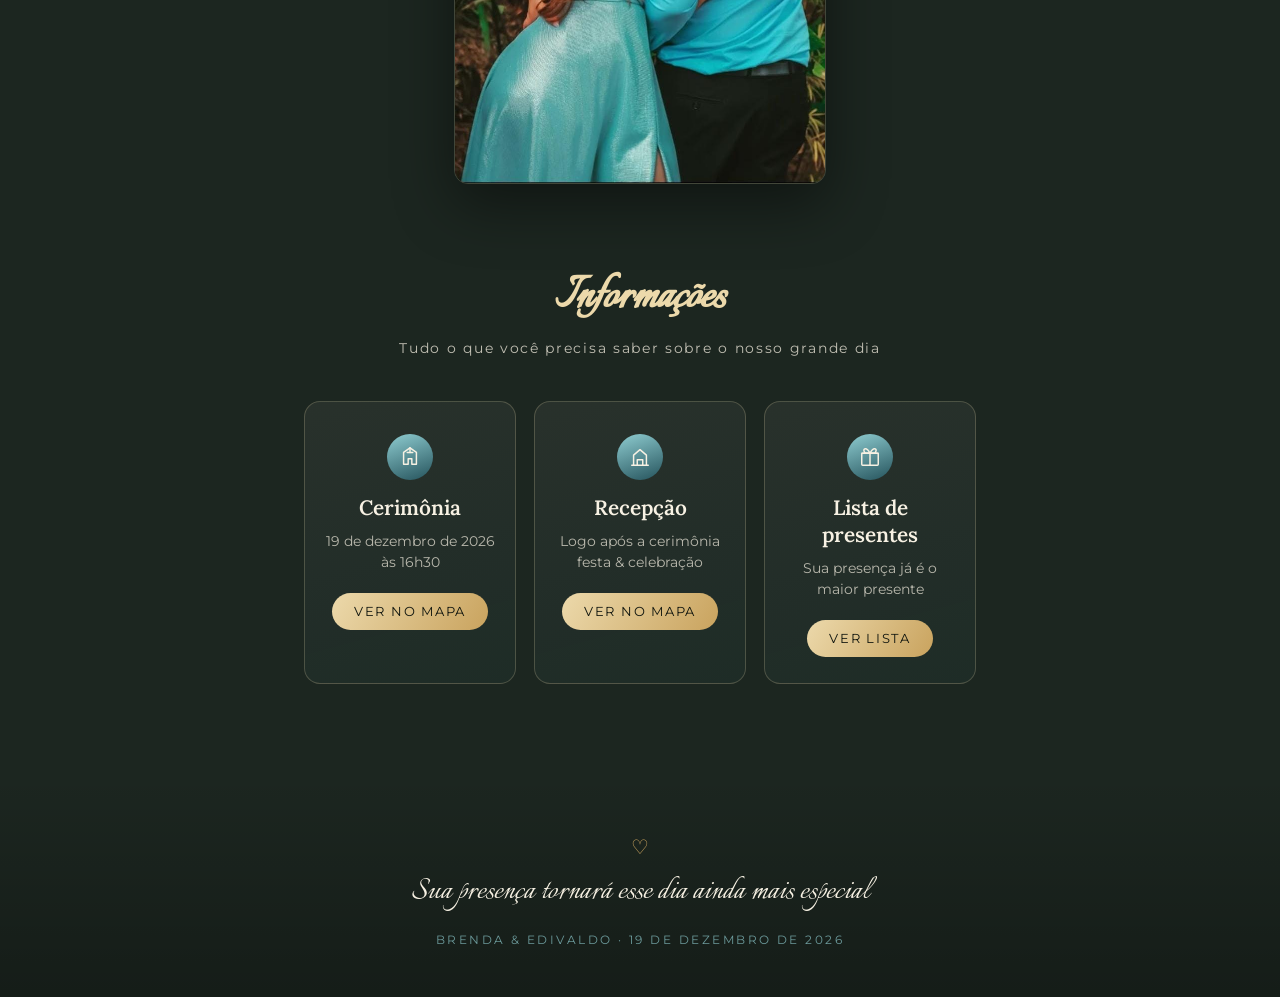
==== commit 5ec334a1: "atualização" ====
--- a/convite.html
+++ b/convite.html
@@ -62,7 +62,7 @@
   <!-- GALERIA -->
   <section class="secao-galeria">
     <div class="galeria-imagem-wrap">
-      <img class="galeria-imagem" src="assets/casal1.jpg" alt="Brenda e Edivaldo se olhando, vestidos em tons de azul-turquesa" loading="lazy" />
+      <img class="galeria-imagem" src="assets/casal1.jpeg" alt="Brenda e Edivaldo se olhando, vestidos em tons de azul-turquesa" loading="lazy" />
     </div>
   </section>
 
